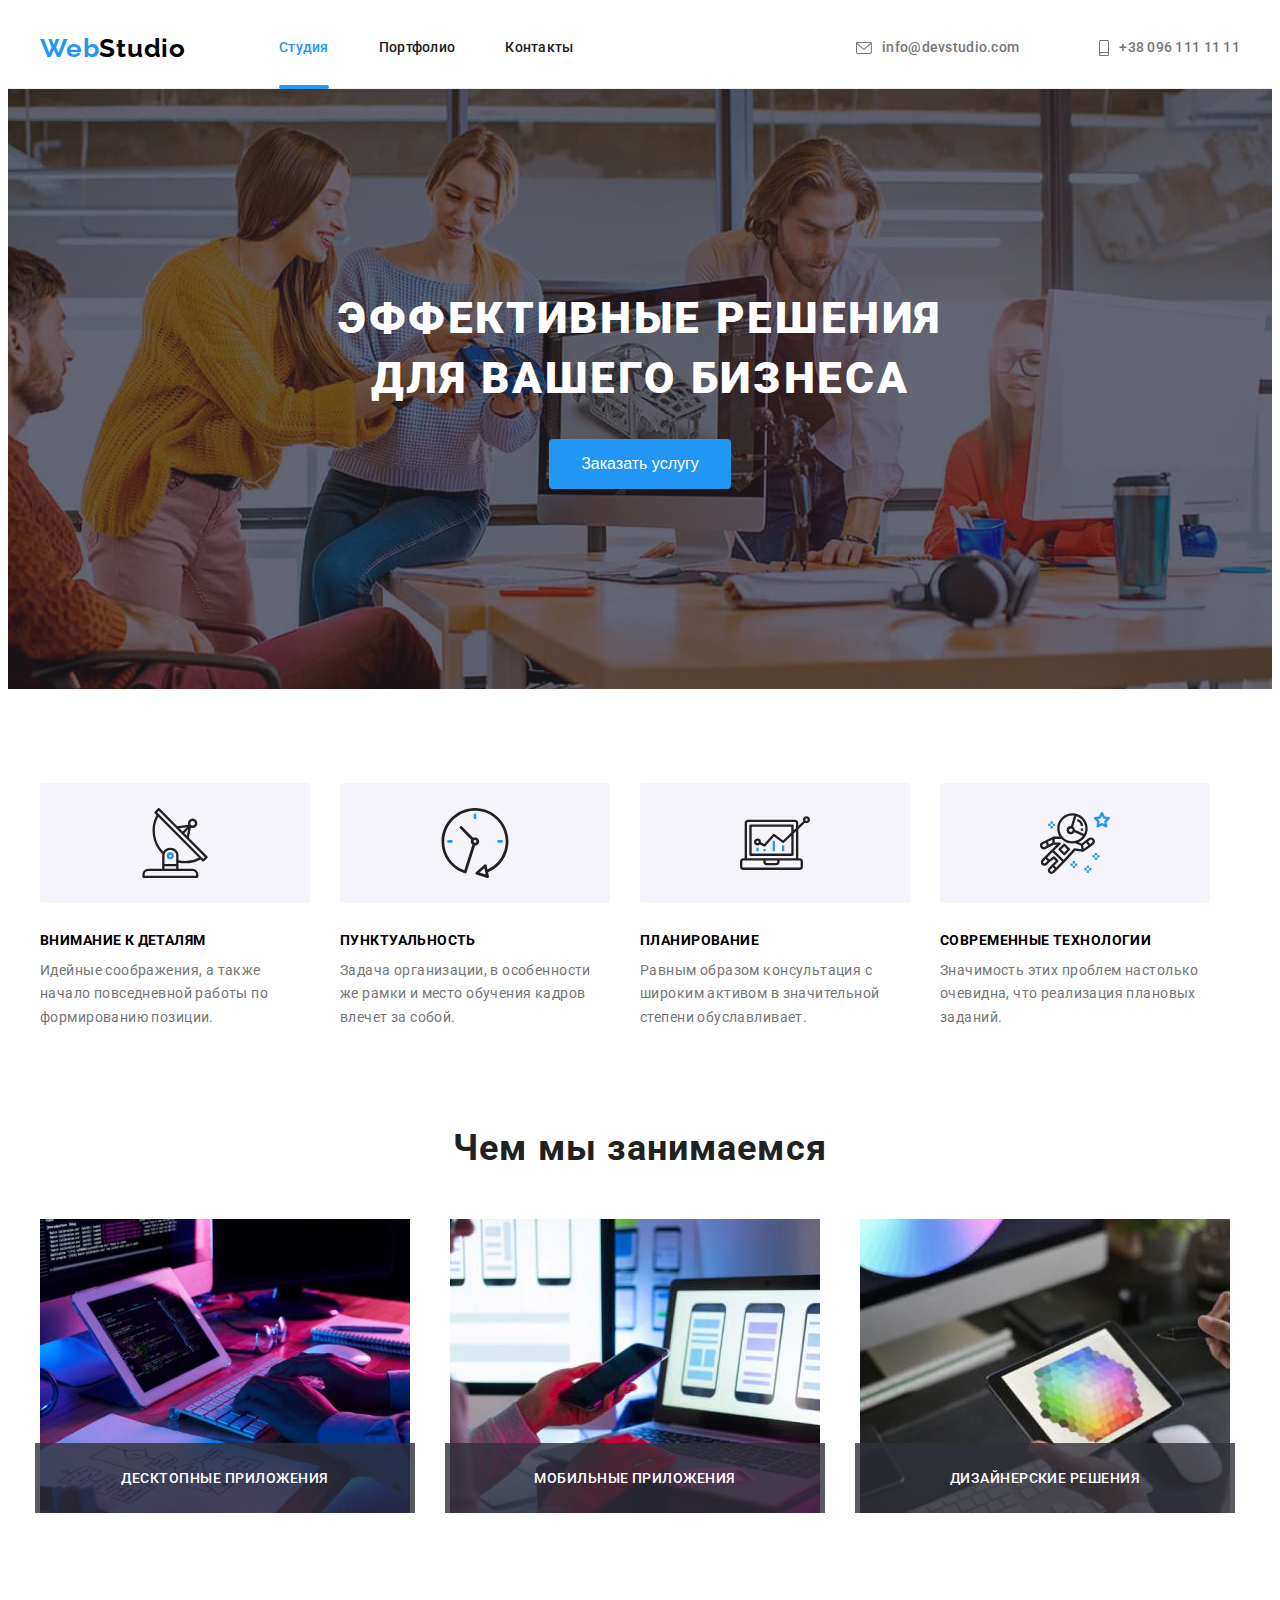
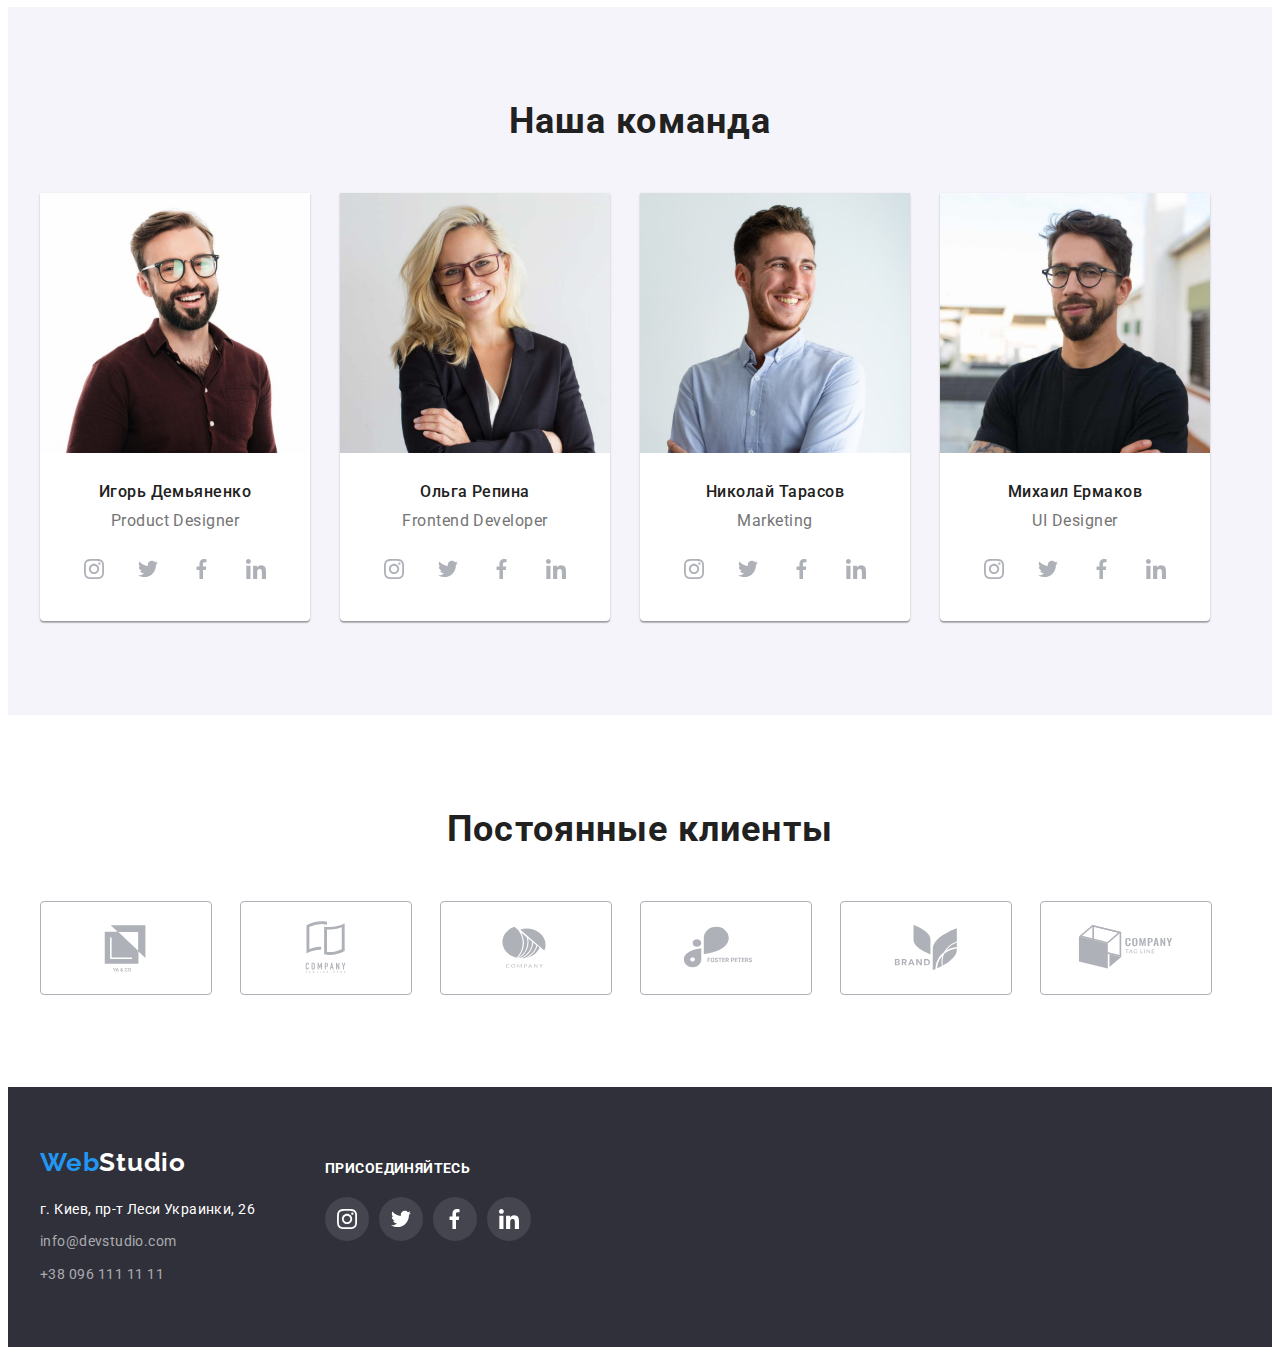
==== index.html @ 25ff24c4 "Добавляет исходные файлы goit-markup-hw-05" ====
<!DOCTYPE html>
<html lang="ru">

<head>
    <meta charset="UTF-8">
    <meta http-equiv="X-UA-Compatible" content="IE=edge">
    <meta name="viewport" content="width=device-width, initial-scale=1.0">
    <title>WebStudio</title>
    <link rel="preconnect" href="https://fonts.googleapis.com">
    <link rel="preconnect" href="https://fonts.gstatic.com" crossorigin>
    <link
        href="https://fonts.googleapis.com/css2?family=Raleway:wght@700&family=Roboto:wght@400;500;700;900&display=swap"
        rel="stylesheet">
    <link rel="stylesheet" href="https://cdnjs.cloudflare.com/ajax/libs/modern-normalize/1.1.0/modern-normalize.min.css"
        integrity="sha512-wpPYUAdjBVSE4KJnH1VR1HeZfpl1ub8YT/NKx4PuQ5NmX2tKuGu6U/JRp5y+Y8XG2tV+wKQpNHVUX03MfMFn9Q=="
        crossorigin="anonymous" referrerpolicy="no-referrer" />
    <link rel="stylesheet" href="./css/styles.css">
</head>

<body>
<!-- Header -->
    <header class="header">
        <div class="container">
            <nav class="header-navigation">
                <a class="header-logo" href="./"><span class="web">Web</span>Studio</a>
                
                <ul class="header-list list link">
                    <li class="header-item">
                        <a class="link current" href="./index.html"> Студия</a>
                    </li>
                    <li class="header-item">
                        <a class="link" href="./portfolio.html"> Портфолио</a>
                    </li>
                    <li class="header-item">
                        <a href="./" class="link"> Контакты</a>
                    </li>
                </ul>
            </nav>

<!-- Header contacts -->
            <ul class="header-contacts list">
                <li class="contacts-item">
                    <a class="header-mail link icon-mail" href="mailto:info@devstudio.com">
                        <svg class="icon-mail" width="16" height="12">
                            <use href="./images/sprite.svg#icon-envelope"></use>
                        </svg>info@devstudio.com
                    </a>
                </li>
                
                <li class="contacts-item">
                    <a class="header-tel link icon-smartphone" href="tel:+380961111111">
                        <svg class="icon-tel" width="10" height="16">
                            <use href="./images/sprite.svg#icon-smartphone"></use>
                        </svg>+38 096 111 11 11
                    </a>
                </li>
            </ul>
        </div>
    </header>
<!-- Main content -->    
    <main>
<!-- Banner Hero -->
        <section class="banner">
            <div class="banner-container">
                <h1 class="banner-content">
                    Эффективные решения для вашего бизнеса
                </h1>
                <button class="button-order" type="button" data-modal-open>Заказать услугу</button>
                </div>
        </section>

<!-- Features WebStudio -->
        <section class="features">
            <div class="container">
<!-- Visually hidden content -->
                <div class="visually-hidden">
                    <h2 class="section-title">Особенности и преимущества WebStudio</h2>
                </div>
                    <ul class="features-list list">
                        <li class="features-item icon-attention">
                            <h3 class="list-title">Внимание к деталям</h3>
                            <p class="text-item">Идейные соображения, а также начало повседневной работы по формированию
                                позиции.</p>
                        </li>
                        <li class="features-item icon-punctuality">
                            <h3 class="list-title">Пунктуальность</h3>
                            <p class="text-item">Задача организации, в особенности же рамки и место обучения кадров влечет
                                за собой.</p>
                        </li>
                        <li class="features-item icon-planning">
                            <h3 class="list-title">Планирование</h3>
                            <p class="text-item">Равным образом консультация с широким активом в значительной степени
                                обуславливает.</p>
                        </li>
                        <li class="features-item icon-technologies">
                            <h3 class="list-title">Современные технологии</h3>
                            <p class="text-item">Значимость этих проблем настолько очевидна, что реализация плановых
                                заданий.</p>
                        </li>
                    </ul>
            </div>

        </section>
<!-- Products -->
        <section class="section">
            <div class="container">
                <h2 class="section-title">Чем мы занимаемся</h2>
                <ul class="products-list list">

                    <li class="products-item">
                        <a class="products-picture link" href="">
                        <img src="./images/box1.jpg" width="370" height="294" alt="Разработка">
                        <h3 class="picture-title">Десктопные приложения</h3> 
                    </a>
                    </li>
                    
                    <li class="products-item">
                        <a class="products-picture link" href="">
                        <img src="./images/box2.jpg" width="370" height="294" alt="Адаптация">
                        <h3 class="picture-title">Мобильные приложения</h3>
                        </a>
                    </li>

                    <li class="products-item">
                        <a class="products-picture link" href="">
                        <img src="./images/box3.jpg" width="370" height="294" alt="Тестирование">
                        <h3 class="picture-title">Дизайнерские решения</h3>
                        </a> 
                    </li>
                </ul>
            </div>
        </section>
<!-- Team -->
        <section class="section-team">
            <div class="container">
                <h2 class="section-title">Наша команда</h2>
                <ul class="team-list list">
                    <li class="team-item">
                        <img src="./images/IgorDemyanenko.jpg" width="270" height="260" alt="Игорь Демьяненко">
                        <div class="card-footer">
                        <h3 class="employee-name">Игорь Демьяненко</h3>
                        <p class="position">Product Designer</p>
                        <!-- Team social -->
                        <ul class="social-bar list">
                            <li class="social-item">
                                <a class="social-link" href="#">
                                    <svg class="social-icon" width="20" height="20">
                                        <use href="./images/sprite.svg#icon-instagram"></use>
                                    </svg>
                                </a>
                        
                            </li>
                            <li class="social-item">
                                <a class="social-link" href="#">
                                    <svg class="social-icon" width="20" height="20">
                                        <use href="./images/sprite.svg#icon-twitter"></use>
                                    </svg>
                                </a>
                            </li>
                            <li class="social-item">
                                <a class="social-link" href="#">
                                    <svg class="social-icon" width="20" height="20">
                                        <use href="./images/sprite.svg#icon-f-letter"></use>
                                    </svg>
                                </a>
                            </li>
                        
                            <li class="social-item">
                                <a class="social-link" href="#">
                                    <svg class="social-icon" width="20" height="20">
                                        <use href="./images/sprite.svg#icon-linkedin"></use>
                                    </svg>
                                </a>
                            </li>
                        </ul>
                        </div>
                    </li>
                    <li class="team-item">
                        <img src="./images/OlhaRepina.jpg" width="270" height="260" alt="Ольга Репина">
                        <div class="card-footer">
                        <h3 class="employee-name">Ольга Репина</h3>
                        <p class="position">Frontend Developer</p>
                        <!-- Team social -->
                        <ul class="social-bar list">
                            <li class="social-item">
                                <a class="social-link" href="#">
                                    <svg class="social-icon" width="20" height="20">
                                        <use href="./images/sprite.svg#icon-instagram"></use>
                                    </svg>
                                </a>
                        
                            </li>
                            <li class="social-item">
                                <a class="social-link" href="#">
                                    <svg class="social-icon" width="20" height="20">
                                        <use href="./images/sprite.svg#icon-twitter"></use>
                                    </svg>
                                </a>
                            </li>
                            <li class="social-item">
                                <a class="social-link" href="#">
                                    <svg class="social-icon" width="20" height="20">
                                        <use href="./images/sprite.svg#icon-f-letter"></use>
                                    </svg>
                                </a>
                            </li>
                        
                            <li class="social-item">
                                <a class="social-link" href="#">
                                    <svg class="social-icon" width="20" height="20">
                                        <use href="./images/sprite.svg#icon-linkedin"></use>
                                    </svg>
                                </a>
                            </li>
                        </ul>
                        </div>
                    </li>
                    <li class="team-item">
                        <img src="./images/NikolayTarasov.jpg" width="270" height="260" alt="Николай Тарасов">
                        <div class="card-footer">
                        <h3 class="employee-name">Николай Тарасов</h3>
                        <p class="position">Marketing</p>
                        <!-- Team social -->
                        <ul class="social-bar list">
                            <li class="social-item">
                                <a class="social-link" href="#">
                                    <svg class="social-icon" width="20" height="20">
                                        <use href="./images/sprite.svg#icon-instagram"></use>
                                    </svg>
                                </a>
                        
                            </li>
                            <li class="social-item">
                                <a class="social-link" href="#">
                                    <svg class="social-icon" width="20" height="20">
                                        <use href="./images/sprite.svg#icon-twitter"></use>
                                    </svg>
                                </a>
                            </li>
                            <li class="social-item">
                                <a class="social-link" href="#">
                                    <svg class="social-icon" width="20" height="20">
                                        <use href="./images/sprite.svg#icon-f-letter"></use>
                                    </svg>
                                </a>
                            </li>
                        
                            <li class="social-item">
                                <a class="social-link" href="#">
                                    <svg class="social-icon" width="20" height="20">
                                        <use href="./images/sprite.svg#icon-linkedin"></use>
                                    </svg>
                                </a>
                            </li>
                        </ul>
                        </div>
                    </li>
                    <li class="team-item">
                        <img src="./images/MikhailErmakov.jpg" width="270" height="260" alt="Михаил Ермаков">
                        <div class="card-footer">
                        <h3 class="employee-name">Михаил Ермаков</h3>
                        <p class="position">UI Designer</p>
                        <!-- Team social -->
                        <ul class="social-bar list">
                            <li class="social-item">
                                <a class="social-link" href="#">
                                    <svg class="social-icon" width="20" height="20">
                                        <use href="./images/sprite.svg#icon-instagram"></use>
                                    </svg>
                                </a>
                        
                            </li>
                            <li class="social-item">
                                <a class="social-link" href="#">
                                    <svg class="social-icon" width="20" height="20">
                                        <use href="./images/sprite.svg#icon-twitter"></use>
                                    </svg>
                                </a>
                            </li>
                            <li class="social-item">
                                <a class="social-link" href="#">
                                    <svg class="social-icon" width="20" height="20">
                                        <use href="./images/sprite.svg#icon-f-letter"></use>
                                    </svg>
                                </a>
                            </li>
                        
                            <li class="social-item">
                                <a class="social-link" href="#">
                                    <svg class="social-icon" width="20" height="20">
                                        <use href="./images/sprite.svg#icon-linkedin"></use>
                                    </svg>
                                </a>
                            </li>
                        </ul>
                        </div>
                    </li>
                </ul>
            </div>
        </section>
<!-- Clients -->
        <section class="section">
            <div class="container">
                <h2 class="section-title">Постоянные клиенты</h2>
                
                <ul class="clients-list list">
                    <li class="clients-item">
                        <a href="" class="client-link link">
                        <svg class="icon-client" width="106" height="60">
                            <use href="./images/sprite.svg#icon-Logo-one"></use>
                        </svg>
                    </a>
                    </li>
                    
                    <li class="clients-item">
                        <a href="" class="client-link link">
                            <svg class="icon-client" width="106" height="60">
                                <use href="./images/sprite.svg#icon-Logo-two"></use>
                            </svg>
                        </a>
                    </li>

                    <li class="clients-item">
                        <a href="" class="client-link link">
                            <svg class="icon-client" width="106" height="60">
                                <use href="./images/sprite.svg#icon-Logo-three"></use>
                            </svg>
                        </a>
                    </li>

                    <li class="clients-item">
                        <a href="" class="client-link link">
                            <svg class="icon-client" width="106" height="60">
                                <use href="./images/sprite.svg#icon-Logo-four"></use>
                            </svg>
                        </a>
                    </li>

                    <li class="clients-item">
                        <a href="" class="client-link link">
                            <svg class="icon-client" width="106" height="60">
                                <use href="./images/sprite.svg#icon-Logo-five"></use>
                            </svg>
                        </a>
                    </li>

                    <li class="clients-item">
                        <a href="" class="client-link link">
                            <svg class="icon-client" width="106" height="60">
                                <use href="./images/sprite.svg#icon-Logo-six"></use>
                            </svg>
                        </a>
                    </li>
                </ul>
            </div>
        </section>
    </main>
<!-- Footer -->
    <footer class="footer">
        <div class="container-footer">
            <div class="footer-address">
                    <a class="footer-logo link" href="/"><span class="web">Web</span>Studio</a>
                    <address>
                    <ul class="footer-list list">
                        <li class="address"> <a href="https://goo.gl/maps/QAPjnCz2YvxkVtEf7" target="_blank" rel="noopener noreferrer"
                            class="address">г. Киев, пр-т Леси Украинки, 26</a></li>
                        <li class="mail-footer"><a class="footer-mail" href="mailto:info@devstudio.com">info@devstudio.com</a></li>
                        <li class="tel-footer"><a class="footer-tel" href="tel:+380961111111">+38 096 111 11 11</a></li>
                    </ul>
                    </address>
            </div>
                
            <div class="container-join">
                <p class="footerjoin-text">Присоединяйтесь</p>
                <ul class="footer-socialbar list">
                    <li class="footer-socialitem">
                        <a class="footer-sociallink" href="#">
                            <svg class="icon-join" width="20" height="20">
                                <use href="./images/sprite.svg#icon-instagram"></use>
                            </svg>
                        </a>
                    </li>
                    <li class="footer-socialitem">
                        <a class="footer-sociallink" href="#">
                            <svg class="icon-join" width="20" height="20">
                                <use href="./images/sprite.svg#icon-twitter"></use>
                                </svg>
                        </a>
                    </li>
                    <li class="footer-socialitem">
                        <a class="footer-sociallink" href="#">
                            <svg class="icon-join" width="20" height="20">
                                <use href="./images/sprite.svg#icon-f-letter"></use>
                            </svg>
                        </a>
                    </li>
                    <li class="footer-socialitem">
                        <a class="footer-sociallink" href="#">
                            <svg class="icon-join" width="20" height="20">
                                <use href="./images/sprite.svg#icon-linkedin"></use>
                            </svg>
                        </a>
                    </li>
                </ul>
            </div>
            
        </div>

</footer>
<!-- Modal -->
<div class="backdrop is-hidden" data-modal>
    <div class="modal">
        <button type="button" class="modal-button" data-modal-close>
            <svg class="close-icon" width="11" height="11">
                <use href="./images/sprite.svg#icon-modal-closebtn"></use>
            </svg>
        </button>
    </div>
</div>
<script src="./js/modal.js"></script>
</body>
</html>
<!-- Fin -->
---- css/styles.css ----
:root {
  --primary-text-color: #757575;
  --title-text-color: #212121;
  --accent-color: #2196f3;
  --white-bgc-text-color: #ffffff;
  --black-text-color: #000000;
  --hero-footer-bgc: #2f303a;
  --secondary-bgc: #f5f4fa;
  --footer-phone-mail-text: rgba(255, 255, 255, 0.6);
  --footer-social-bgc: rgba(255, 255, 255, 0.1);
  --icon-normal-color: #afb1b8;
  --bcg-overlay-color: rgba(33, 150, 243, 0.9);
  --backdrop-bgc: rgba(0, 0, 0, 0.2);
  --card-set-gap: 30px;
  --animation-duration-hw-05: 250ms;
  --bezier-hw-05: cubic-bezier(0.4, 0, 0.2, 1);
}

/* The main parameters of styling and utilits */

body {
  background-color: var(--white-bgc-text-ciolor);
  color: var(--primary-text-color);
  font-family: Roboto, sans-serif;
  letter-spacing: 0.03em;
}

p,
h1,
h2,
h3,
h4,
h5,
h6 {
  margin-top: 0;
  margin-bottom: 0;
}

ul {
  margin-top: 0;
  margin-bottom: 0;
  padding-left: 0;
}

.list {
  list-style: none;
}

.link {
  text-decoration: none;
}

.visually-hidden {
  position: absolute;
  width: 1px;
  height: 1px;
  margin: -1px;
  padding: 0;
  overflow: hidden;
  border: 0;
  clip: rect(0 0 0 0);
}

.container {
  width: 1200px;
  padding-left: 15px;
  padding-right: 15px;
  margin: 0 auto;
  /* outline: 5px solid tomato; */
}

.section-title {
  color: var(--title-text-color);
  font-size: 36px;
  line-height: 1.16;
  text-align: center;
  letter-spacing: 0.03em;
}

.section {
  padding-top: 94px;
  padding-bottom: 94px;
}

/* Logo */

.header-logo {
  display: flex;
  margin-right: 93px;
}

.header-logo {
  color: var(--black-text-color);
  font-family: Raleway, sans-serif;
  font-style: normal;
  font-weight: 700;
  font-size: 26px;
  line-height: 1.19;
  letter-spacing: 0.03em;
  text-decoration: none;
  transition: color var(--animation-duration-hw-05) var(--bezier-hw-05);
}
.header-logo:hover,
.header-logo:focus {
  color: var(--accent-color);
  /* transition: var(--animation-duration-hw-05) var(--bezier-hw-05); */
}

.web {
  color: var(--accent-color);
  font-family: Raleway;
  font-style: normal;
  font-weight: 700;
  font-size: 26px;
  line-height: 1.19;
  letter-spacing: 0.03em;
  text-decoration: none;
}

.web {
  display: flex;
}

/* Navigation in the site header */

.header-list .link {
  display: block;
  color: var(--title-text-color);
  font-weight: 500;
  font-size: 14px;
  line-height: 1.14;
  letter-spacing: 0.02em;
  text-decoration: none;
  padding-top: 32px;
  padding-bottom: 32px;
  /* transition: color var(--animation-duration) var(--bezier-hw-05); */
}

.header {
  border-bottom: 1px solid #ececec;
}

.header .container {
  display: flex;
  align-items: center;
}

.header-navigation {
  display: flex;
  align-items: center;
}

.header-list .link:hover,
.header-list .link:focus {
  color: var(--accent-color);
}
.header-list .link.current {
  color: var(--accent-color);
}

.header-list {
  display: flex;
}

.header-item:not(:last-child) {
  margin-right: 50px;
}

/* Underline */

.header-item .link {
  display: block;
  padding-top: 32px;
  padding-bottom: 32px;
  font-weight: 500;
  font-size: 14px;
  line-height: 1.14;
  letter-spacing: 0.02em;
  color: var(--title-text-color);
  position: relative;
  transition: color var(--animation-duration-hw-05) var(--bezier-hw-05);
  /* outline: 5px solid tomato; */
}

.current::after {
  content: '';
  display: block;
  position: absolute;
  left: 0;
  width: 100%;
  height: 4px;
  bottom: -1px;
  background-color: var(--accent-color);
  border-radius: 2px;
  opacity: 0;
  transition: opacity var(--animation-duration-hw-05) var(--bezier-hw-05);
}

.header-item .link:hover::after {
  opacity: 1;
}

.header-list .link.current::after {
  color: var(--accent-color);
  opacity: 1;
}

/* Header contacts */

.header-contacts {
  display: flex;
}

.contacts-item:not(:last-child) {
  margin-right: 50px;
  box-sizing: border-box;
  margin-right: 30px;
}

.header-mail,
.header-tel {
  display: flex;
  align-items: center;
  color: var(--primary-text-color);
  font-size: 14px;
  font-weight: 500;
  line-height: 1.14;
  letter-spacing: 0.02em;
  padding-top: 32px;
  padding-bottom: 32px;
  text-decoration: none;
  transition: color var(--animation-duration-hw-05) var(--bezier-hw-05);
}

.icon-mail,
.icon-tel {
  margin-right: 10px;
  fill: currentColor;
}

.header-mail {
  margin-right: 50px;
}

.header-mail:hover,
.header-mail:focus {
  color: var(--accent-color);

}

.header-tel:hover,
.header-tel:focus {
  color: var(--accent-color);
}

.header-contacts {
  display: flex;
  margin-left: auto;
}

/* Main page content */
/* Banner Hero */

.banner {
  padding-top: 200px;
  padding-bottom: 200px;
  background: var(--hero-footer-bgc);
  background-image: linear-gradient(to right, rgba(47, 48, 58, 0.4), rgba(47, 48, 58, 0.4)),
    url('../images/hero-bg-main.jpg');
  background-repeat: no-repeat;
  background-position: center;
  background-size: auto;
}

.banner-container {
  width: 696px;
  margin: 0 auto;
}

.banner-content {
  text-align: center;
  font-size: 44px;
  font-weight: 900;
  line-height: 1.36;
  text-transform: uppercase;
  color: var(--white-bgc-text-color);
  letter-spacing: 0.06em;
}

.button-order {
  font-size: 16px;
  line-height: 1.87;
  font-weight: 500;
  cursor: pointer;
  color: var(--white-bgc-text-color);
  background: var(--accent-color);
  display: block;
  margin: 0 auto;
  margin-top: 30px;
  border-radius: 4px;
  padding-top: 10px;
  padding-right: 32px;
  padding-bottom: 10px;
  padding-left: 32px;
  border: 0;
}

.button-order:hover,
.button-order:focus {
  background: var(--accent-color);
  box-shadow: 0px 4px 4px rgba(0, 0, 0, 0.15);
  border-radius: 4px;
  color: var(--white-bgc-text-color);
}

/* Modal */

.backdrop {
  position: fixed;
  width: 100vw;
  height: 100vh;
  background-color: var(--backdrop-bgc);
  top: 0;

  transition: opacity var(--animation-duration-hw-05), visibility var(--animation-duration-hw-05);
}

.modal {
  position: absolute;
  width: 528px;
  min-height: 581px;
  background-color: #fff;
  box-shadow: 0px 1px 3px rgba(0, 0, 0, 0.12), 0px 1px 1px rgba(0, 0, 0, 0.14),
    0px 2px 1px rgba(0, 0, 0, 0.2);
  border-radius: 4px;
  left: 50%;
  top: 50%;
  transform: translate(-50%, -50%);
  padding: 30px;
}

.modal-button {
  width: 30px;
  height: 30px;
  border: 1px solid rgba(0, 0, 0, 0.1);
  background-color: unset;
  border-radius: 50%;
  position: absolute;
  top: 8px;
  right: 8px;
}

.backdrop.is-hidden {
  opacity: 0;
  visibility: hidden;
  pointer-events: none;
}

/* Features WebStudio */

.features {
  padding-top: 94px;
}

.features-list {
  display: flex;
}

.features-item {
  margin-right: 30px;
  width: 270px;
  height: 251px;
  justify-content: center;
  width: 1200px;
}

.features-item::before {
  display: block;
  content: '';
  width: 270px;
  height: 120px;
  background-size: contain;
  background-position: center;
  background: #f5f4fa;
  border-radius: 4px;
}

.icon-attention::before {
  background-image: url(../images/antenna-one.svg);
  background-position: center;
  background-size: auto;
  background-repeat: no-repeat;
}

.icon-punctuality::before {
  background-image: url(../images/clock-one.svg);
  background-position: center;
  background-size: auto;
  background-repeat: no-repeat;
}

.icon-planning::before {
  background-image: url(../images/diagram-one.svg);
  background-position: center;
  background-size: auto;
  background-repeat: no-repeat;
}

.icon-technologies::before {
  background-image: url(../images/astronaut-one.svg);
  background-position: center;
  background-size: auto;
  background-repeat: no-repeat;
}

.list-title {
  margin-bottom: 10px;
  font-style: normal;
  font-weight: bold;
  font-size: 14px;
  line-height: 1.14;
  letter-spacing: 0.03em;
  text-transform: uppercase;
  color: var(--black-text-color);
  margin-top: 30px;
}

.list-title:last-child {
  margin-right: 0;
}

.text-item {
  font-style: 400;
  font-size: 14px;
  line-height: 1.71;
  letter-spacing: 0.03em;
  color: var(--primary-text-color);
}

/* Products */

.products {
  padding-top: 94px;
  padding-bottom: 94px;
}

.products-list {
  display: flex;
  margin-top: 50px;
  margin-left: -30px;
}

/* .products-item:not(:last-child) {
  margin-right: 30px;
} */

.products-picture {
  display: flex;
  justify-content: center;
  align-items: center;
}

/* .products-picture::after {
  content: '';
  position: absolute;
  width: 100%;
  background-color: var(--white-bgc-text-color);
  height: 70px;
  bottom: 0;
  background: rgba(47, 48, 58, 0.8);
} */

.section-title {
  font-weight: 700;
  font-size: 36px;
  line-height: 1.16;
  text-align: center;
  color: var(--title-text-color);
  margin-bottom: 50px;
}

.products-list .products-item {
  display: flex;
  flex-basis: calc(100% / 3 - 30px);
  margin-left: 30px;
  position: relative;
}
.picture-title {
  color: var(--white-bgc-text-color);
  z-index: 1;
  position: absolute;
  font-family: Roboto;
  font-style: normal;
  font-weight: 500;
  text-transform: uppercase;
  bottom: 0;
  font-size: 14px;
  background: rgba(47, 48, 58, 0.8);
  width: 100%;
  height: 70px;
  display: flex;
  align-items: center;
  justify-content: center;
}

/* Team */

.section-team {
  padding-top: 94px;
  padding-bottom: 94px;
  background: var(--secondary-bgc);
}

.team-list {
  display: flex;
  margin-top: 50px;
}

.team-item:not(:last-child) {
  margin-right: 30px;
}

.team-item {
  background-color: var(--white-bgc-text-color);
  border-radius: 5px;
  box-shadow: 0px 1px 3px rgba(0, 0, 0, 0.12), 0px 1px 1px rgba(0, 0, 0, 0.14),
    0px 2px 1px rgba(0, 0, 0, 0.2);
  border-radius: 0px 0px 4px 4px;
}

.card-footer {
  padding-top: 30px;
  padding-bottom: 30px;
}

/* Team social */

.social-bar {
  display: flex;
  justify-content: center;
  margin-top: 16px;
}

.social-item {
  margin-right: 10px;
  width: 44px;
  height: 44px;
  fill: var(--icon-normal-color);
}

.social-item:last-child {
  margin-right: 0;
}

.social-link {
  width: 100%;
  height: 100%;
  display: flex;
  align-items: center;
  justify-content: center;
  border-radius: 50%;
  fill: var(--icon-normal-color);
  background-color: var(--white-bgc-text-color);
  transition: background-color var(--animation-duration-hw-05) var(--bezier-hw-05), fill var(--animation-duration-hw-05) var(--bezier-hw-05);
}

.social-link:hover,
.social-link:focus {
  background-color: var(--accent-color);
  fill: var(--white-bgc-text-color);
}

/* Employee name*/

.employee-name {
  color: var(--title-text-color);
  font-weight: 500;
  font-size: 16px;
  line-height: 1.18;
  letter-spacing: 0.03em;
  text-align: center;
}

/* Employee's position */

.position {
  color: var(--primary-text-color);
  font-size: 16px;
  line-height: 1.18;
  letter-spacing: 0.03em;
  text-align: center;
  padding-top: 10px;
}

/* Clients */

.clients-list {
  display: flex;
  margin-top: 50px;
}

.clients-item {
  width: 170px;
  height: 92px;
}

.clients-item:not(:last-child) {
  margin-right: 30px;
}

.client-link {
  display: flex;
  align-items: center;
  justify-content: center;
  width: 100%;
  height: 100%;
  border: solid 1px var(--icon-normal-color);
  border-radius: 4px;
  cursor: pointer;
  border-color: hover var(--accent-color);
  border-color: focus var(--accent-color);
  color: var(--icon-normal-color);
  transition: color var(--animation-duration-hw-05) var(--bezier-hw-05);
}

.icon-client {
  fill: currentColor;
}

.client-link:hover,
.client-link:focus {
  color: var(--accent-color);
}

/* Footer logo */

.footer {
  display: flex;
  background: var(--hero-footer-bgc);
  padding-top: 60px;
  padding-bottom: 60px;
  margin: 0 auto;
}

.container-footer {
  display: flex;
  width: 1200px;
  padding-left: 15px;
  padding-right: 15px;
  margin: 0 auto;
  /* outline: 2px solid tomato; */
}

.footer-address {
  margin-right: 70px;
  /* outline: 3px solid darkblue; */
}

.footer-logo {
  display: flex;
  color: var(--white-bgc-text-color);
  font-family: Raleway, sans-serif;
  font-style: normal;
  font-weight: 700;
  font-size: 26px;
  line-height: 1.19;
  letter-spacing: 0.03em;
  text-decoration: none;
  /* outline: 2px solid tomato; */
}

/* Footer contacts */

.address {
  color: var(--white-bgc-text-color);
  background-color: var(--hero-footer-bgc);
  font-weight: 400;
  font-size: 14px;
  line-height: 1.71;
  letter-spacing: 0.03em;
  text-decoration: none;
  font-style: normal;
  margin-top: 20px;
  /* outline: 2px solid tomato; */
}

.mail-footer {
  padding-top: 9px;
  font-style: normal;
  /* outline: 2px solid tomato; */
}

.tel-footer {
  padding-top: 9px;
  font-style: normal;
  /* outline: 2px solid tomato; */
}

.footer-mail {
  color: var(--footer-phone-mail-text);
  font-weight: 400;
  font-size: 14px;
  line-height: 1.71;
  letter-spacing: 0.03em;
  text-decoration: none;
  font-style: normal;
  transition: color var(--animation-duration-hw-05) var(--bezier-hw-05);
  /* outline: 2px solid tomato; */
}

.footer-tel {
  color: var(--footer-phone-mail-text);
  font-weight: 400;
  font-size: 14px;
  line-height: 1.71;
  text-decoration: none;
  font-style: normal;
  transition: color var(--animation-duration-hw-05) var(--bezier-hw-05);
  /* outline: 2px solid tomato; */
}

.footer-mail:hover,
.footer-mail:focus {
  color: var(--accent-color);
  background-color: var(--hero-footer-bgc);
}

.footer-tel:hover,
.footer-tel:focus {
  color: var(--accent-color);
  background-color: var(--hero-footer-bgc);
}

/* Footer social */

.container-join {
  color: var(--white-bgc-text-color);
  margin-top: 12px;
  /* outline: 2px solid tomato; */
}

.footerjoin-text {
  text-transform: uppercase;
  font-weight: 700;
  font-size: 14px;
  letter-spacing: 0.03em;
  line-height: 1.33;
  margin-bottom: 20px;
}

.footer-socialbar {
  display: flex;
}

.footer-socialitem {
  margin-right: 10px;
  width: 44px;
  height: 44px;
}

.footer-sociallink {
  display: flex;
  width: 100%;
  height: 100%;
  align-items: center;
  justify-content: center;
  border-radius: 50%;
  background-color: var(--footer-social-bgc);
  transition: background-color var(--animation-duration-hw-05) var(--bezier-hw-05), fill var(--animation-duration-hw-05) var(--bezier-hw-05);
}

.icon-join {
  fill: var(--white-bgc-text-color);
}
.footer-sociallink:hover,
.footer-sociallink:focus {
  background-color: var(--accent-color);
  fill: var(--white-bgc-text-color);
}

/* Portfolio page content */

/* Buttons portfolio filter */

.button {
  color: var(--title-text-color);
  background-color: var(--secondary-bgc);
  font-size: 16px;
  line-height: 1.87;
  font-family: Roboto;
  font-style: normal;
  font-weight: 500;
  text-align: center;
  letter-spacing: 0.06em;
  border-radius: 4px;
  padding: 6px 22px;
  border: 0;
  transition: background-color var(--animation-duration-hw-05) var(--bezier-hw-05), fill var(--animation-duration-hw-05) var(--bezier-hw-05);
}

.button.primary {
  color: var(--white-bgc-text-color);
  background-color: var(--accent-color);
  transition: background-color var(--animation-duration-hw-05) var(--bezier-hw-05), fill var(--animation-duration-hw-05) var(--bezier-hw-05);
}
.button.secondary {
  color: var(--title-text-color);
  background-color: var(--secondary-bgc);
  transition: background-color var(--animation-duration-hw-05) var(--bezier-hw-05), fill var(--animation-duration-hw-05) var(--bezier-hw-05);
}

.button-group {
  display: flex;
  margin-bottom: 50px;
  justify-content: center;
  
}

.button:hover,
.button:focus {
  color: var(--white-bgc-text-color);
  background: var(--accent-color);
  border-radius: 4px;
  box-shadow: 0px 3px 1px rgba(0, 0, 0, 0.1), 0px 1px 2px rgba(0, 0, 0, 0.08),
    0px 2px 2px rgba(0, 0, 0, 0.12);
  border-radius: 4px;
  
}

.group-item {
  display: flex;
  margin-left: 6px;
  transition: color var(--animation-duration-hw-05) var(--bezier-hw-05);
}

/* Portfolio main content */

.portfolio {
  padding-top: 94px;
  padding-bottom: 94px;
}

.card-container {
  justify-content: center;
  width: 1200px;
  padding-left: 15px;
  padding-right: 15px;
  margin: 0 auto;
}

/* Card-set */

.card-set {
  padding: 0;
  margin: 0;
  list-style: none;
  display: flex;
  flex-wrap: wrap;
  margin-left: calc(-1 * var(--card-set-gap));
  margin-top: calc(-1 * var(--card-set-gap));
}

.card-set > .item-portfolio {
  flex-basis: calc(100% / 3 - var(--card-set-gap));
  margin-left: var(--card-set-gap);
  margin-top: var(--card-set-gap);
}

/* Card Overlay */

.card-thumb {
  position: relative;
  overflow: hidden;
}

.portfolio-overlay {
  position: absolute;
  bottom: 0;
  left: 0;
  width: 100%;
  height: 100%;
  background: var(--bcg-overlay-color);
  transition: transform var(--animation-duration-hw-05) var(--bezier-hw-05);
  transform: translateY(100%);
}

.thumb-description {
  position: absolute;
  padding: 63px 24px;
  font-style: normal;
  font-weight: normal;
  font-size: 18px;
  line-height: 1.55;
  letter-spacing: 0.03em;
  align-items: center;
  justify-content: center;
  bottom: 0;
  width: 100%;
  height: 100%;
  color: var(--white-bgc-text-color);
}

.thumb-description:hover::before,
.thumb-description:focus::before {
  opacity: 1;
  transform: translateY(0);
}

.portfolio-item:hover .portfolio-overlay,
.portfolio-item:focus .portfolio-overlay {
  opacity: 1;
  transform: translateY(0);
}

/* Card Overlay Fin */

img {
  display: block;
  max-width: 100%;
  height: auto;
}

.card-content {
  border: 1px solid #eeeeee;
  border-left: 1px solid #eeeeee;
  border-right: 1px solid #eeeeee;
  padding: 20px 24px 20px 24px;
}

.card-heading {
  color: var(--title-text-color);
  font-family: Roboto;
  font-style: normal;
  font-weight: 700;
  font-size: 18px;
  line-height: 2;
  letter-spacing: 0.06em;
  text-align: start;
}

.card-text {
  color: var(--primary-text-color);
  text-align: start;
  margin-top: 4px;
}

.item-portfolio:hover,
.item-portfolio:focus {
  box-shadow: 0px 1px 1px rgba(0, 0, 0, 0.12), 0px 4px 4px rgba(0, 0, 0, 0.06),
    1px 4px 6px rgba(0, 0, 0, 0.16);
}

/* Fin */

/* Beta testing */

/* display: flex; */
/* transition: var(--animation-duration-hw-05) var(--bezier-hw-05); */
/* transform: translateY(100%); */
/*
  display: flex;
  opacity: 1;
  color: var(--white-bgc-text-color);

  transition: var(--animation-duration-hw-05) var(--bezier-hw-05);
  transform: translateY(100%); */

/* .thumb-description::before {
  content: '';
  transform: translateY(100%);
  background-color: var(--bcg-overlay-color);
  position: absolute;
} */
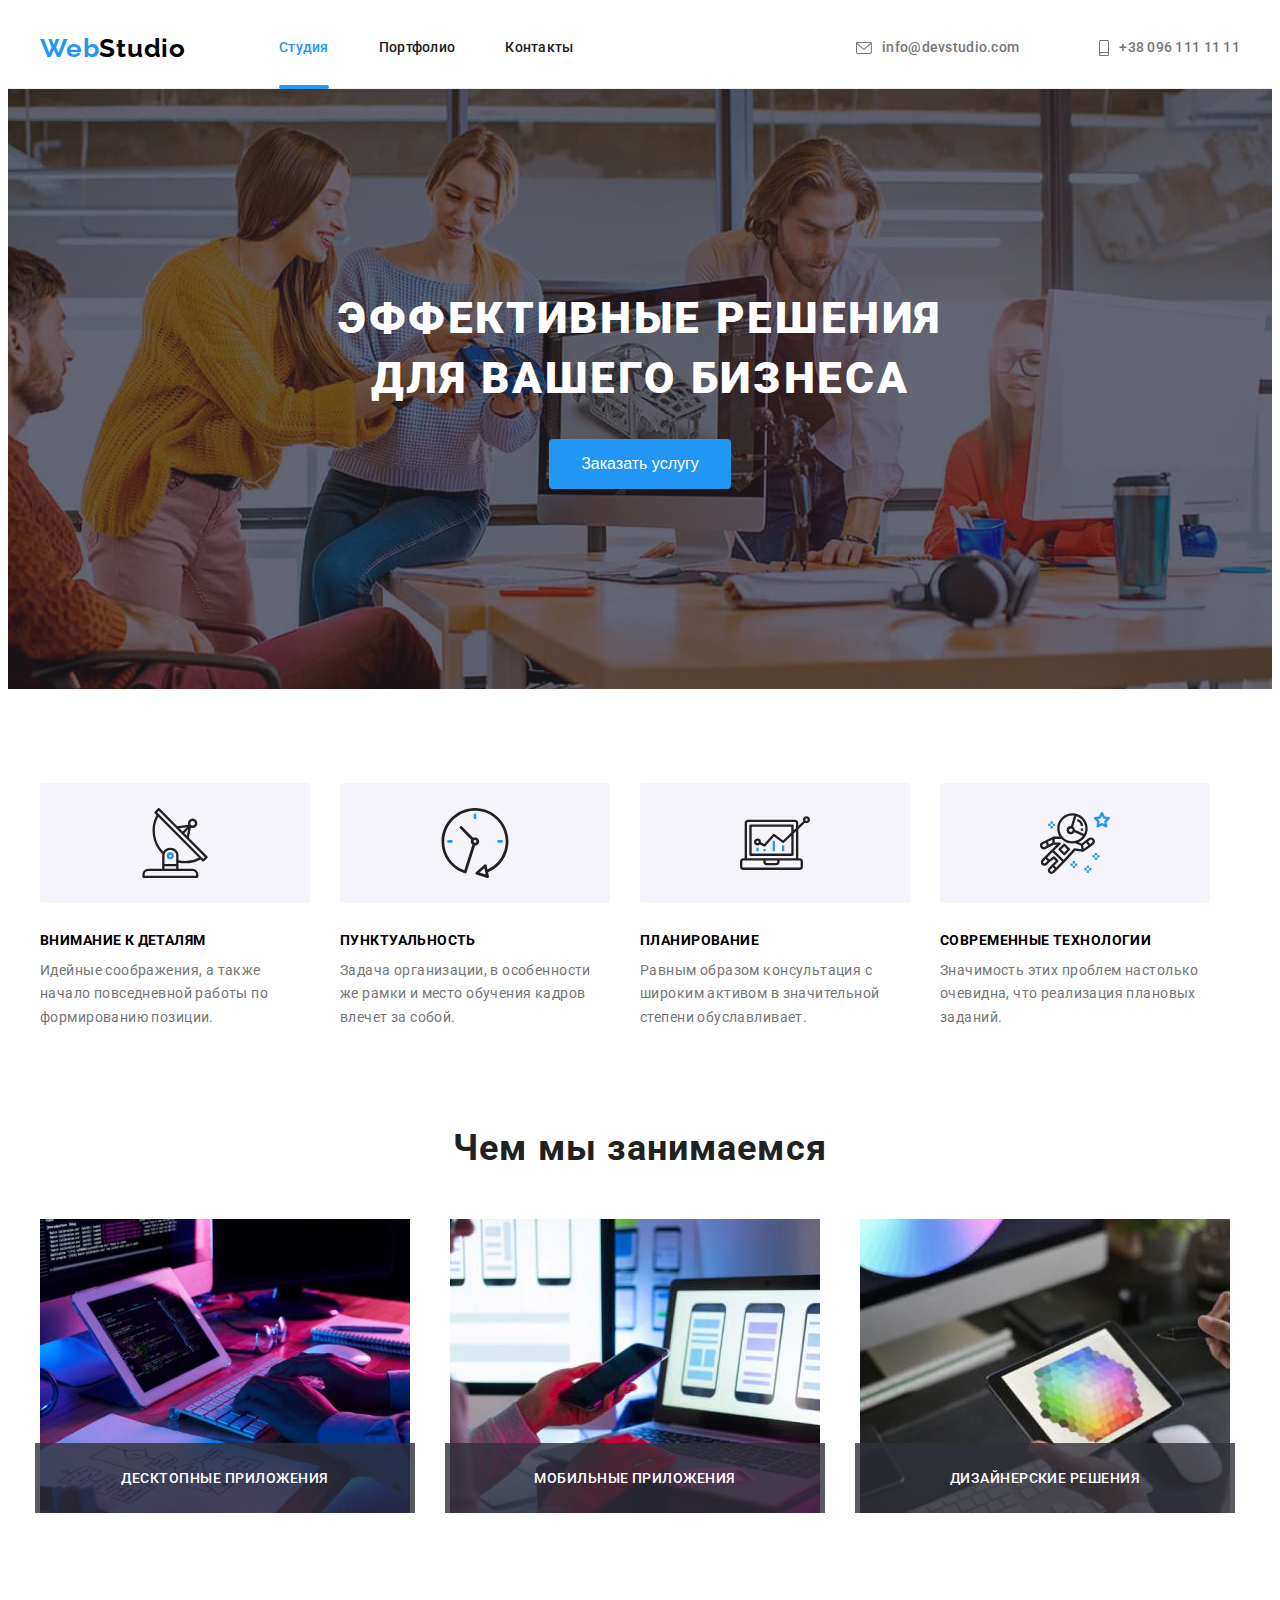
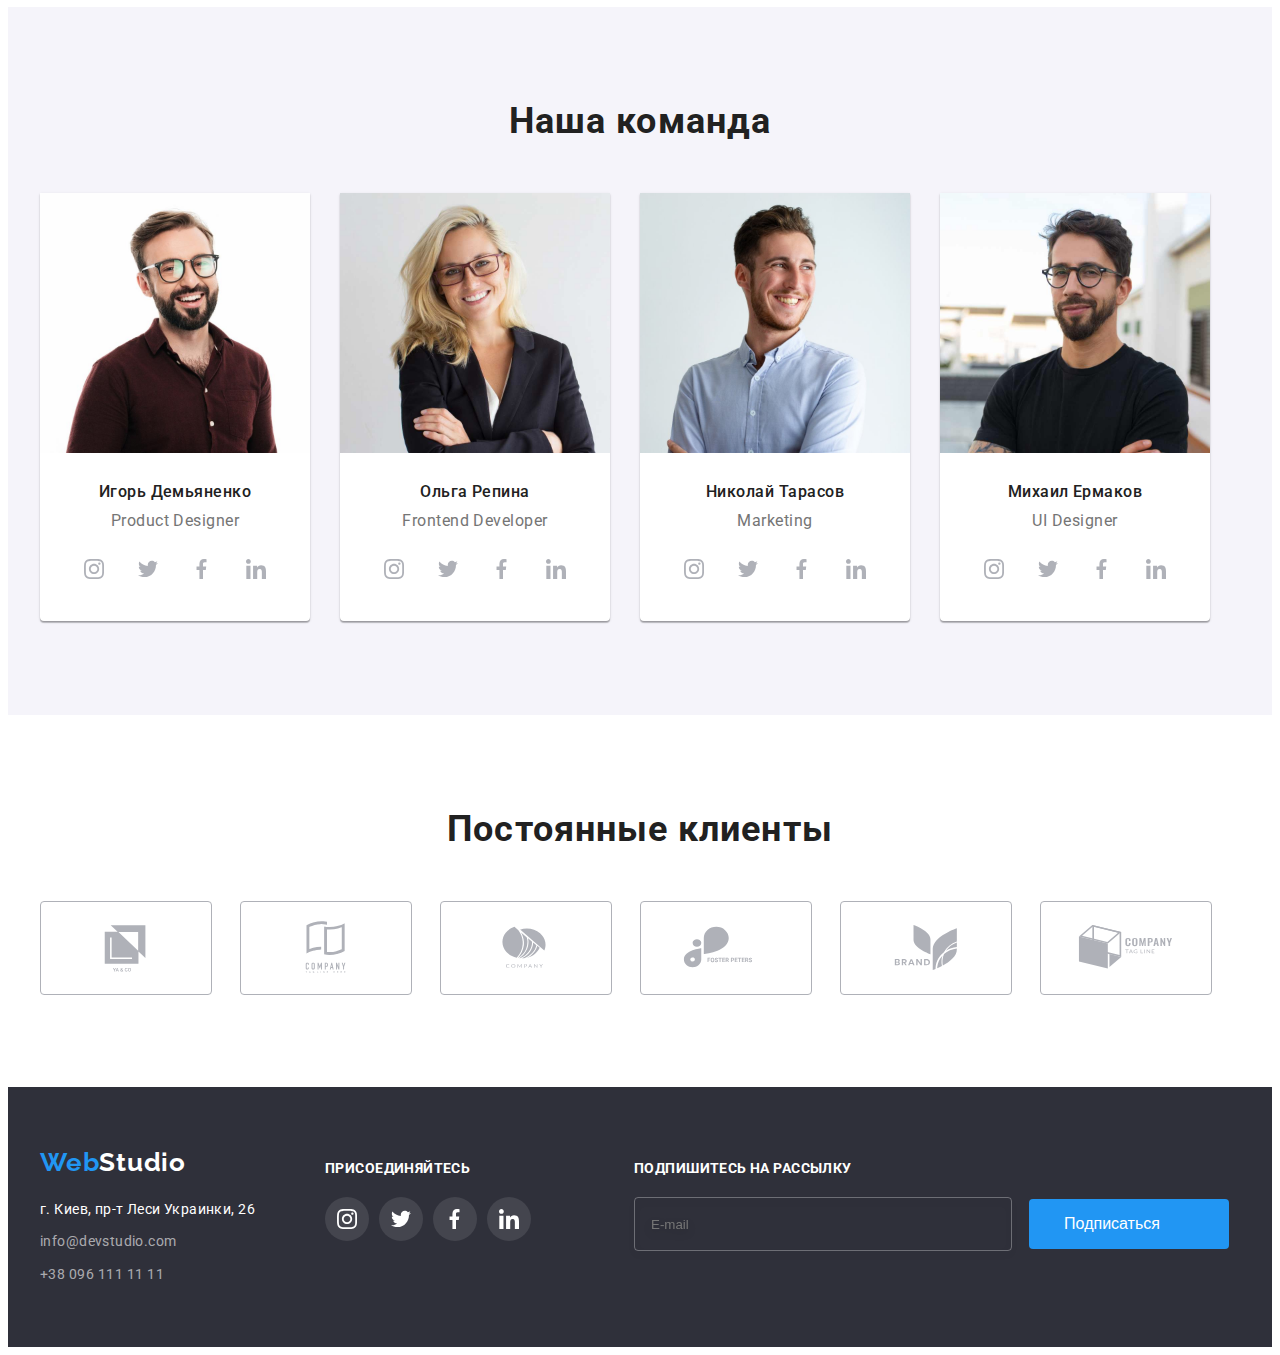
==== commit 0b39d7e0: "Добавляет элементы разметки главной страницы согласно ТЗ  goit-markup-hw-06" ====
--- a/index.html
+++ b/index.html
@@ -403,21 +403,87 @@
                     </li>
                 </ul>
             </div>
-            
+<!-- Footer Subscribe -->
+                <div class="footer-subscribe">
+                    <p class="footer-subscribe-text">Подпишитесь на рассылку</p>
+                    <form autocomplete="on">
+                        <label class="subscribe-label">
+                        <input class="field-subscribe" type="email" name="subscribe-email" placeholder="E-mail">
+                        </label>
+                        <button class="button-submit" type="submit">Подписаться<svg class="icon-send" width="24" height="24">
+                            <use href="./images/icons.svg#icon-icon-send"></use>
+                        </svg>
+                        </button>
+                    </form>
+                </div>
         </div>
 
 </footer>
 <!-- Modal -->
-<div class="backdrop is-hidden" data-modal>
-    <div class="modal">
-        <button type="button" class="modal-button" data-modal-close>
-            <svg class="close-icon" width="11" height="11">
-                <use href="./images/sprite.svg#icon-modal-closebtn"></use>
-            </svg>
-        </button>
+        <div class="backdrop is-hidden" data-modal>
+            <div class="modal">
+                <button type="button" class="modal-button" data-modal-close>
+                    <svg class="close-icon" width="11" height="11">
+                        <use href="./images/sprite.svg#icon-modal-closebtn"></use>
+                    </svg>
+                </button>
+<!-- Form -->
+        <form class="field-form">
+            <p class="field-form-title">Оставьте свои данные, мы вам перезвоним</p>
+            <div class="field-input-icon">
+            <label class="field-label">
+                <span class="mark">Имя</span>
+                <input class="field-input" type="text" id="input-name" name="name">
+                <svg class="field-icon" width="18" height="18">
+                <use href="./images/icons.svg#icon-person-black"></use>
+                </svg>
+            </label>
+            </div>
+            <div class="field-input-icon">
+            <label class="field-label">
+                <span class="mark">Телефон</span>
+                <input class="field-input" type="tel" id="input-tel" name="tel">
+                <svg class="field-icon" width="18" height="18">
+                <use href="./images/icons.svg#icon-phone-black"></use>
+                </svg>
+            </label>
+            </div>
+            <div class="field-input-icon">
+            <label class="field-label">
+                <span class="mark">Почта</span>
+                <input class="field-input" type="email" id="input-email" name="email">
+                <svg class="field-icon" width="18" height="18">
+                <use href="./images/icons.svg#icon-email-black"></use>
+                </svg>
+            </label>
+            </div>
+            <label class="textarea-label">
+                <span class="mark">Комментарий</span>
+                <textarea class="field-textarea" name="textarea" placeholder="Введите текст"></textarea>
+            </label>
+<!-- Checkbox -->
+            <div class="modal-form-field" >
+                <input type="checkbox" id="check" name="policy" class="visually-hidden checkbox"> 
+                <label for="check" class="check-label">
+                    <span class="icon-check" >
+                        <svg class="checkbox-icon" width="11" height="8">
+                            <use href="./images/icons.svg#icon-icon-check-Vector"></use>
+                            </svg>
+                    </span>
+                <span class="checkbox-text">Соглашаюсь с рассылкой и принимаю <span class="checkbox-text">
+                    <a class="checkbox-link" href="">Условия договора</a></span>
+            </div>
+<!-- Send button -->
+            <div class="btn-area">
+            <button class="send-btn" type="submit">Отправить</button>
+            </div>
+        </form>
     </div>
 </div>
 <script src="./js/modal.js"></script>
+
+<!-- Forms beta -->
+
 </body>
 </html>
 <!-- Fin -->
--- a/css/styles.css
+++ b/css/styles.css
@@ -321,7 +321,6 @@
   height: 100vh;
   background-color: var(--backdrop-bgc);
   top: 0;
-
   transition: opacity var(--animation-duration-hw-05), visibility var(--animation-duration-hw-05);
 }
 
@@ -329,7 +328,7 @@
   position: absolute;
   width: 528px;
   min-height: 581px;
-  background-color: #fff;
+  background-color: var(--white-bgc-text-color);
   box-shadow: 0px 1px 3px rgba(0, 0, 0, 0.12), 0px 1px 1px rgba(0, 0, 0, 0.14),
     0px 2px 1px rgba(0, 0, 0, 0.2);
   border-radius: 4px;
@@ -348,12 +347,252 @@
   position: absolute;
   top: 8px;
   right: 8px;
+  transition: color var(--animation-duration-hw-05) var(--bezier-hw-05), fill var(--animation-duration-hw-05) var(--bezier-hw-05);
+}
+
+.close-icon {
+  transition: fill var(--animation-duration-hw-05) var(--bezier-hw-05), fill var(--animation-duration-hw-05) var(--bezier-hw-05);
+}
+
+.modal-button:focus .close-icon,
+.modal-button:hover .close-icon {
+  fill: var(--accent-color);
 }
 
 .backdrop.is-hidden {
   opacity: 0;
   visibility: hidden;
   pointer-events: none;
+}
+
+ /* ------------FORM--------------------- */
+  .field-form {
+  display: flex;
+  flex-direction: column;
+  width: 448px;
+  /* height: 342px; */
+  /* padding-left: 41px;
+  padding-right: 39px; */
+}
+
+.field-form-title {
+margin-top: 2px;
+margin-bottom: 15px;
+font-family: Roboto;
+font-style: normal;
+font-weight: bold;
+font-size: 20px;
+line-height: 1.15;
+text-align: center;
+letter-spacing: 0.03em;
+color: var(--title-text-color);
+}
+
+.field-input-icon {
+  position: relative;
+  margin-bottom: 10px;
+}
+
+.field-label {
+  display: flex;
+  flex-direction: column;
+}
+
+.mark {
+  font-family: Roboto;
+  font-style: normal;
+  font-weight: normal;
+  font-size: 12px;
+  line-height: 1.16;
+  letter-spacing: 0.01em;
+  color: var(--primary-text-color);
+  margin-bottom: 4px;
+}
+
+.field-input {
+  width: 100%;
+  height: 40px;
+  padding-left: 42px;
+  border: 1px solid rgba(33, 33, 33, 0.2);
+  border-radius: 4px;
+  outline: none;
+  transition: border var(--animation-duration-hw-05) var(--bezier-hw-05);
+}
+
+.field-icon {
+  position: absolute;
+  top: 50%;
+  left: 12px;
+}
+
+.field-input:hover,
+.field-input:focus {
+  border-color: #188ce8;
+  cursor: pointer;
+}
+
+.field-input:focus + .field-icon {
+  fill: #188ce8;
+}
+
+.field-textarea {
+  width: 100%;
+  height: 120px;
+  border: 1px solid rgba(33, 33, 33, 0.2);
+  box-sizing: border-box;
+  border-radius: 4px;
+  padding: 12px 16px;
+  resize: none;
+  outline: none;
+  transition: border var(--animation-duration-hw-05) var(--bezier-hw-05);
+}
+
+.field-textarea:hover,
+.field-textarea:focus {
+  border-color: #188ce8;
+  cursor: pointer;
+}
+
+.textarea-label {
+  display: flex;
+  flex-direction: column;
+  margin-bottom: 20px;
+}
+
+.field-textarea::placeholder {
+  font-family: Roboto;
+  font-style: normal;
+  font-weight: normal;
+  font-size: 12px;
+  line-height: 1.16;
+  letter-spacing: 0.01em;
+  color: rgba(117, 117, 117, 0.5);
+}
+
+/* Checkbox */
+
+.checkbox {
+  transition: border var(--animation-duration-hw-05) var(--bezier-hw-05);
+}
+
+.checkbox-label {
+  display: flex;
+  align-items: center;
+  margin-bottom: 30px;
+  text-align: center;
+  cursor: pointer;
+}
+
+.check-label {
+display: flex;
+align-items: center;
+margin-bottom: 30px;
+text-align: center;
+cursor: pointer;
+}
+
+/* 
+.check-label::before {
+  content: " ";
+  border: 2px solid var(--title-text-color);
+  border-radius: 2px;
+  width: 16px;
+  height: 15px;
+  margin-right: 5px;
+} */
+
+/* .checkbox:checked + .check-label::before {
+  background: var(--accent-color);
+  background-image: url(../images/icon\ check.svg);
+  border: none;
+  background-repeat: no-repeat;
+  background-size: contain;
+  background-position: center;
+} */
+
+.icon-check {
+  display: flex;
+  align-items: center;
+  justify-content: center;
+  border: 2px solid var(--title-text-color);
+  border-radius: 2px;
+  width: 16px;
+  height: 15px;
+  margin-right: 5px;
+  fill: var(--white-bgc-text-color);
+}
+
+.checkbox:checked + .check-label .icon-check {
+  background: var(--accent-color);
+  border: transparent;
+  transition: background-color var(--animation-duration-hw-05) var(--bezier-hw-05);
+}
+
+/* .icon-check:hover,
+.icon-check:focus {
+  border: 2px solid var(--accent-color);
+} */
+
+.checkbox-text {
+  font-family: Roboto;
+  font-style: normal;
+  font-weight: normal;
+  font-size: 14px;
+  line-height: 1.71;
+  letter-spacing: 0.03em;
+  color: var(--primary-text-color);
+}
+
+.checkbox-link {
+  font-family: Roboto;
+  font-style: normal;
+  font-weight: normal;
+  font-size: 14px;
+  line-height: 1.71;
+  letter-spacing: 0.03em;
+  color: var(--accent-color);
+}
+
+/* 
+.checkbox {
+  transition: border var(--animation-duration-hw-05) var(--bezier-hw-05);
+}
+
+.checkbox:checked + .checkbox-label::before {
+  background: var(--accent-color);
+  background-image: url(../images/icon-check-Vector.svg);
+  border: none;
+  background-repeat: no-repeat;
+  background-size: cover;
+  background-position: center;
+}
+
+ */
+
+.btn-area {
+  display: flex;
+  justify-content: center;
+}
+
+.send-btn {
+  width: 200px;
+  height: 50px;
+  font-weight: 700;
+  font-size: 16px;
+  line-height: 1.87;
+  letter-spacing: 0.06em;
+  color: var(--white-bgc-text-color);
+  background-color: var(--accent-color);
+  box-shadow: 0px 4px 4px rgba(0, 0, 0, 0.15);
+  border: transparent;
+  border-radius: 4px;
+  transition: background-color var(--animation-duration-hw-05) var(--bezier-hw-05);
+}
+
+.send-btn:hover,
+.send-btn:focus {
+  background-color: #188ce8;
+  cursor: pointer;
 }
 
 /* Features WebStudio */
@@ -487,7 +726,7 @@
 }
 .picture-title {
   color: var(--white-bgc-text-color);
-  z-index: 1;
+  /* z-index: 1; */
   position: absolute;
   font-family: Roboto;
   font-style: normal;
@@ -736,6 +975,7 @@
 .container-join {
   color: var(--white-bgc-text-color);
   margin-top: 12px;
+  margin-right: 93px;
   /* outline: 2px solid tomato; */
 }
 
@@ -772,10 +1012,69 @@
 .icon-join {
   fill: var(--white-bgc-text-color);
 }
+
 .footer-sociallink:hover,
 .footer-sociallink:focus {
   background-color: var(--accent-color);
   fill: var(--white-bgc-text-color);
+}
+
+/* Footer Subscribe */
+
+.footer-subscribe {
+  color: var(--white-bgc-text-color);
+  margin-top: 12px;
+  outline: none;
+   /* outline: 2px solid tomato; */
+}
+
+.footer-subscribe-text {
+  text-transform: uppercase;
+  font-weight: 700;
+  font-size: 14px;
+  letter-spacing: 0.03em;
+  line-height: 1.33;
+  margin-bottom: 20px;
+}
+
+.field-subscribe {
+  color: rgba(255, 255, 255, 0.6);
+  background-color: transparent;
+  width: 358px;
+  height: 50px;
+  padding-left: 16px;
+  outline: none;
+  border: 1px solid rgba(255, 255, 255, 0.3);
+  filter: drop-shadow(0px 4px 4px rgba(0, 0, 0, 0.15));
+  border-radius: 4px;
+  transition: border var(--animation-duration-hw-05) var(--bezier-hw-05);
+}
+
+.button-submit {
+  position: relative;
+  width: 200px;
+  height: 50px;
+  font-size: 16px;
+  line-height: 1.87;
+  font-weight: 500;
+  cursor: pointer;
+  color: var(--white-bgc-text-color);
+  background: var(--accent-color);
+  margin-left: 12px;
+  border-radius: 4px;
+  padding-top: 10px;
+  padding-right: 62px;
+  padding-bottom: 10px;
+  padding-left: 29px;
+  border: 0;
+}
+
+.icon-send {
+  fill: var(--white-bgc-text-color);
+  position: absolute;
+  align-items: center;
+  justify-content: center;
+  margin-left: 10px;
 }
 
 /* Portfolio page content */
@@ -971,3 +1270,8 @@
   background-color: var(--bcg-overlay-color);
   position: absolute;
 } */
+
+
+/* Forms beta */
+
+
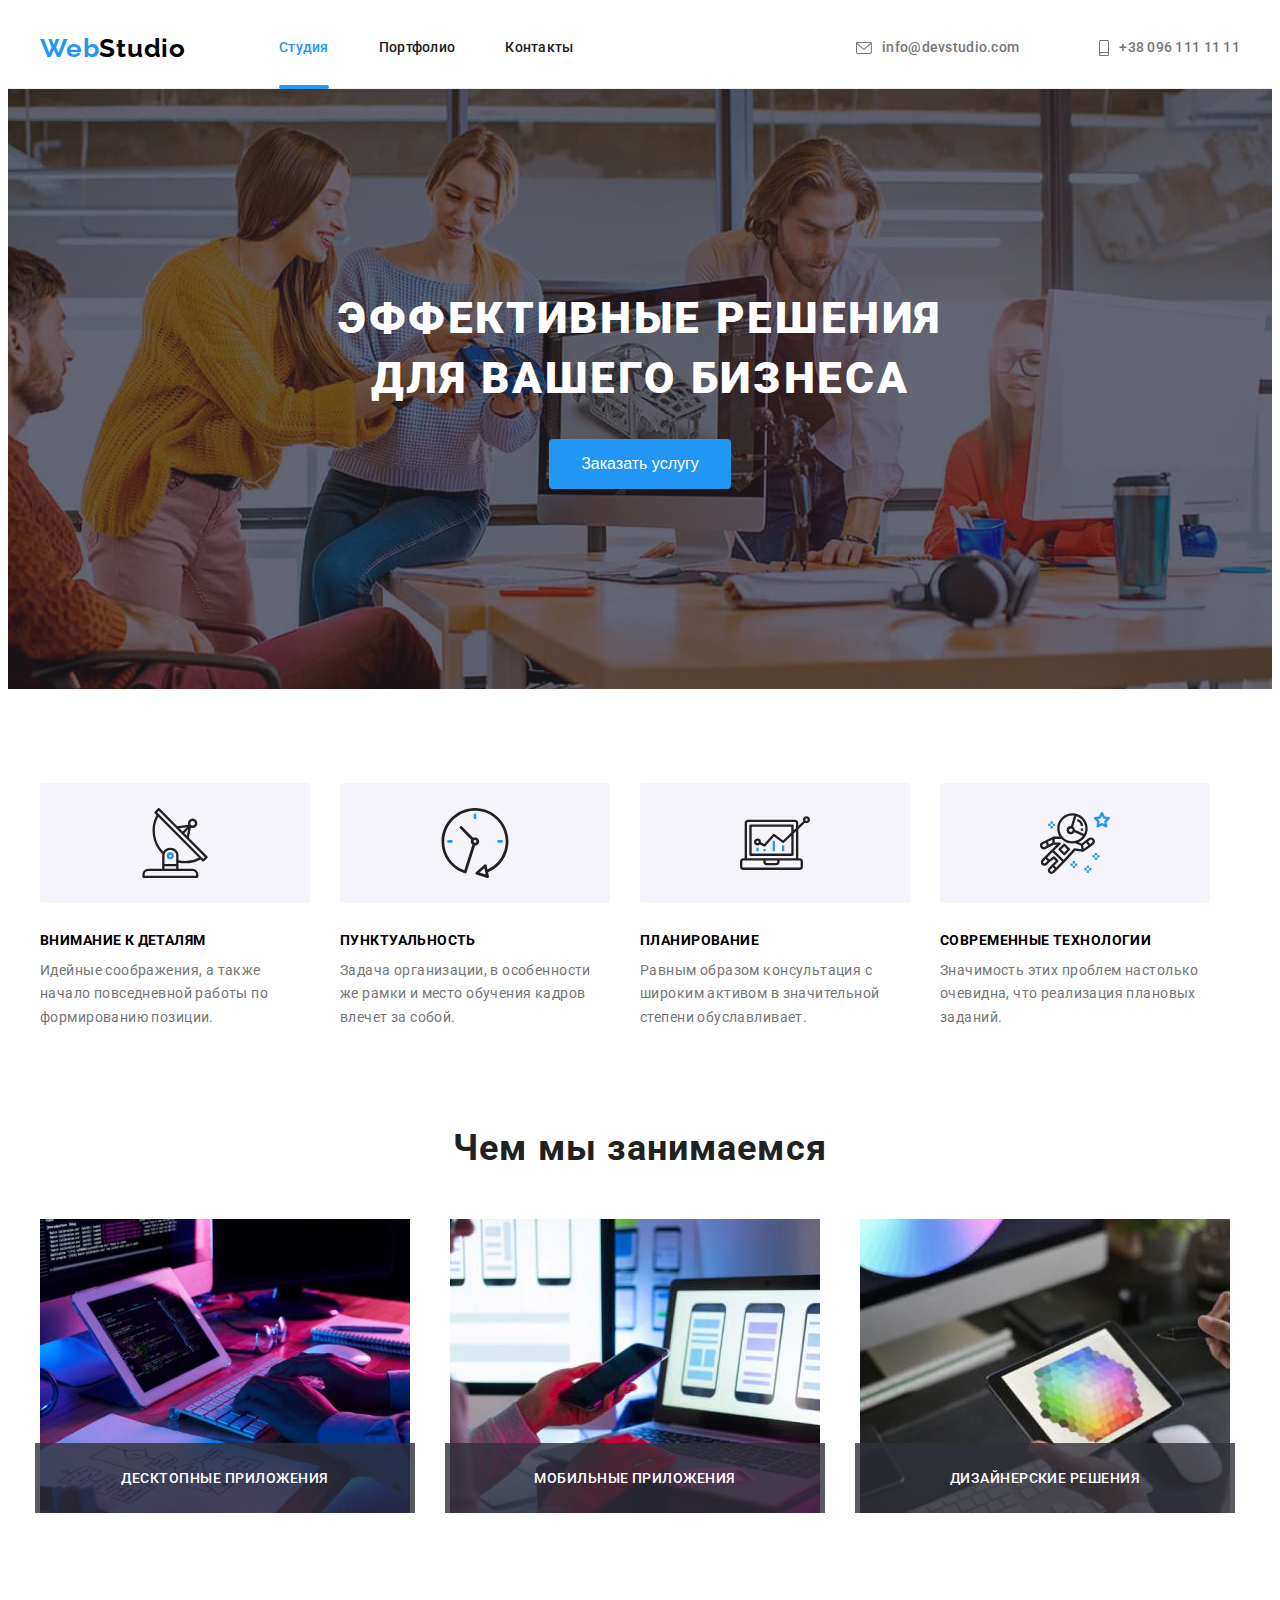
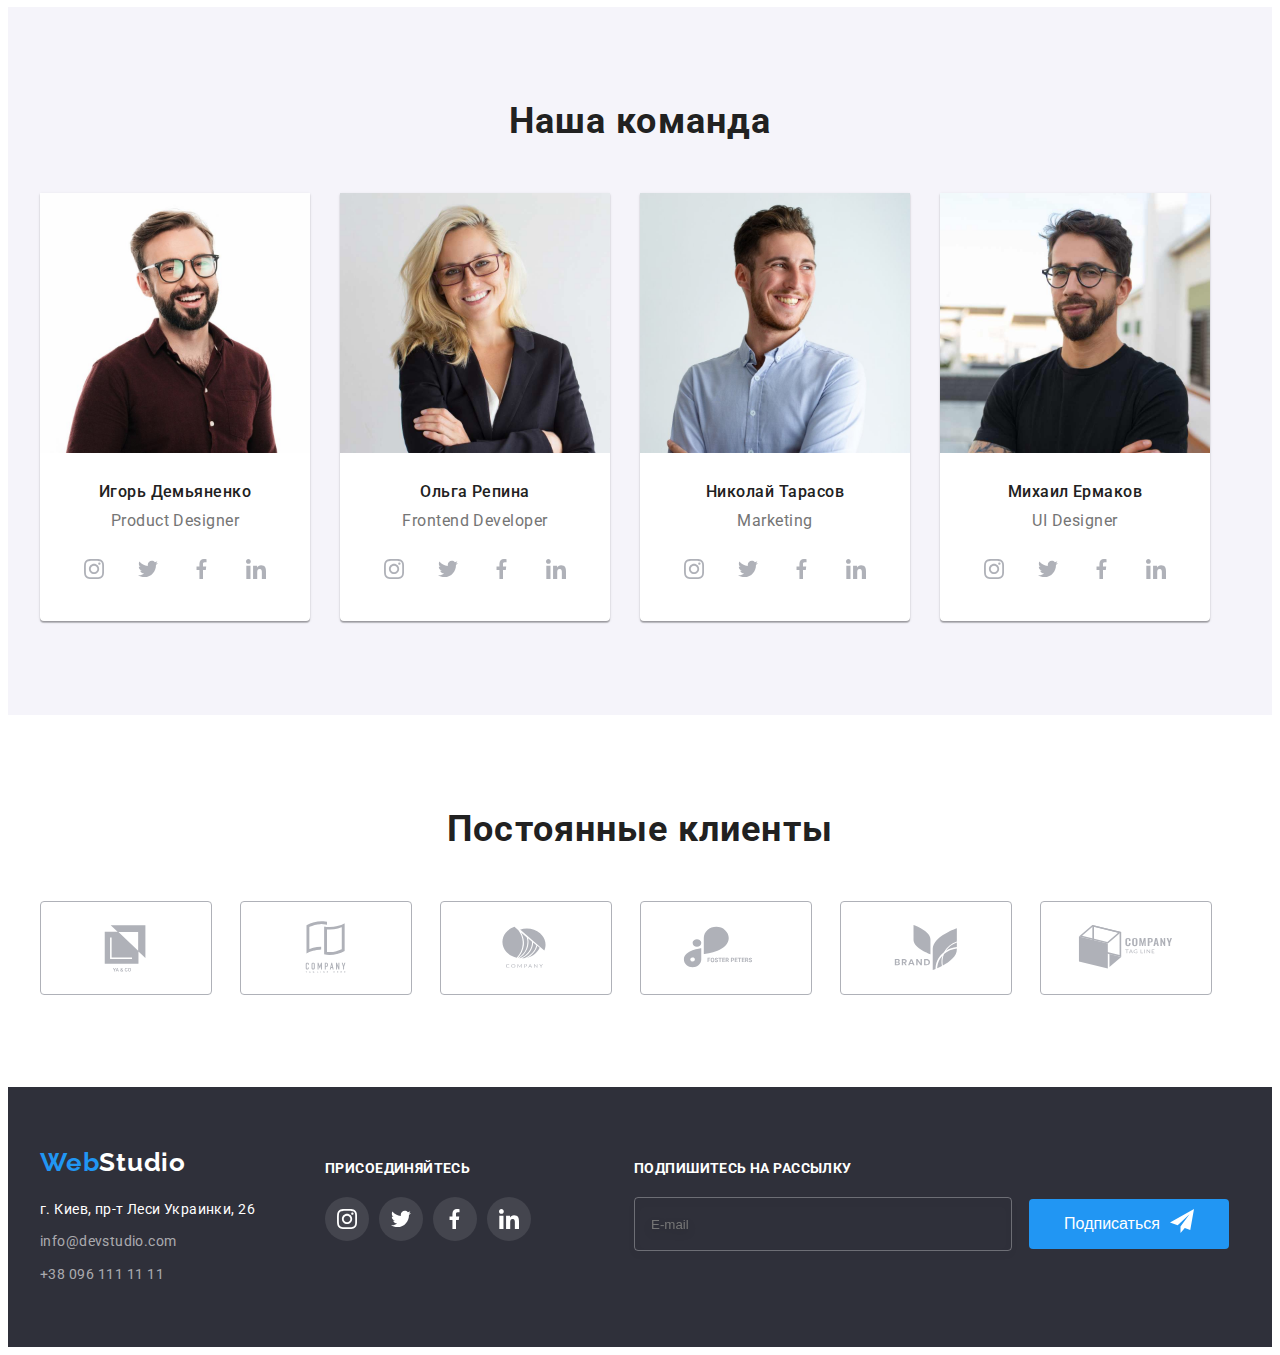
==== commit 43a9ebfb: "Вносит исправления согласно комментариев" ====
--- a/index.html
+++ b/index.html
@@ -430,33 +430,28 @@
 <!-- Form -->
         <form class="field-form">
             <p class="field-form-title">Оставьте свои данные, мы вам перезвоним</p>
-            <div class="field-input-icon">
-            <label class="field-label">
+            
+            <label class="field-input-icon">
                 <span class="mark">Имя</span>
                 <input class="field-input" type="text" id="input-name" name="name">
                 <svg class="field-icon" width="18" height="18">
                 <use href="./images/icons.svg#icon-person-black"></use>
                 </svg>
             </label>
-            </div>
-            <div class="field-input-icon">
-            <label class="field-label">
+            <label class="field-input-icon">
                 <span class="mark">Телефон</span>
                 <input class="field-input" type="tel" id="input-tel" name="tel">
                 <svg class="field-icon" width="18" height="18">
                 <use href="./images/icons.svg#icon-phone-black"></use>
                 </svg>
             </label>
-            </div>
-            <div class="field-input-icon">
-            <label class="field-label">
+            <label class="field-input-icon">
                 <span class="mark">Почта</span>
                 <input class="field-input" type="email" id="input-email" name="email">
                 <svg class="field-icon" width="18" height="18">
                 <use href="./images/icons.svg#icon-email-black"></use>
                 </svg>
             </label>
-            </div>
             <label class="textarea-label">
                 <span class="mark">Комментарий</span>
                 <textarea class="field-textarea" name="textarea" placeholder="Введите текст"></textarea>
--- a/css/styles.css
+++ b/css/styles.css
@@ -335,7 +335,7 @@
   left: 50%;
   top: 50%;
   transform: translate(-50%, -50%);
-  padding: 30px;
+  padding: 40px;
 }
 
 .modal-button {
@@ -389,13 +389,10 @@
 }
 
 .field-input-icon {
+  display: flex;
+  flex-direction: column;
   position: relative;
   margin-bottom: 10px;
-}
-
-.field-label {
-  display: flex;
-  flex-direction: column;
 }
 
 .mark {
@@ -487,6 +484,7 @@
 display: flex;
 align-items: center;
 margin-bottom: 30px;
+justify-content: center;
 text-align: center;
 cursor: pointer;
 }
